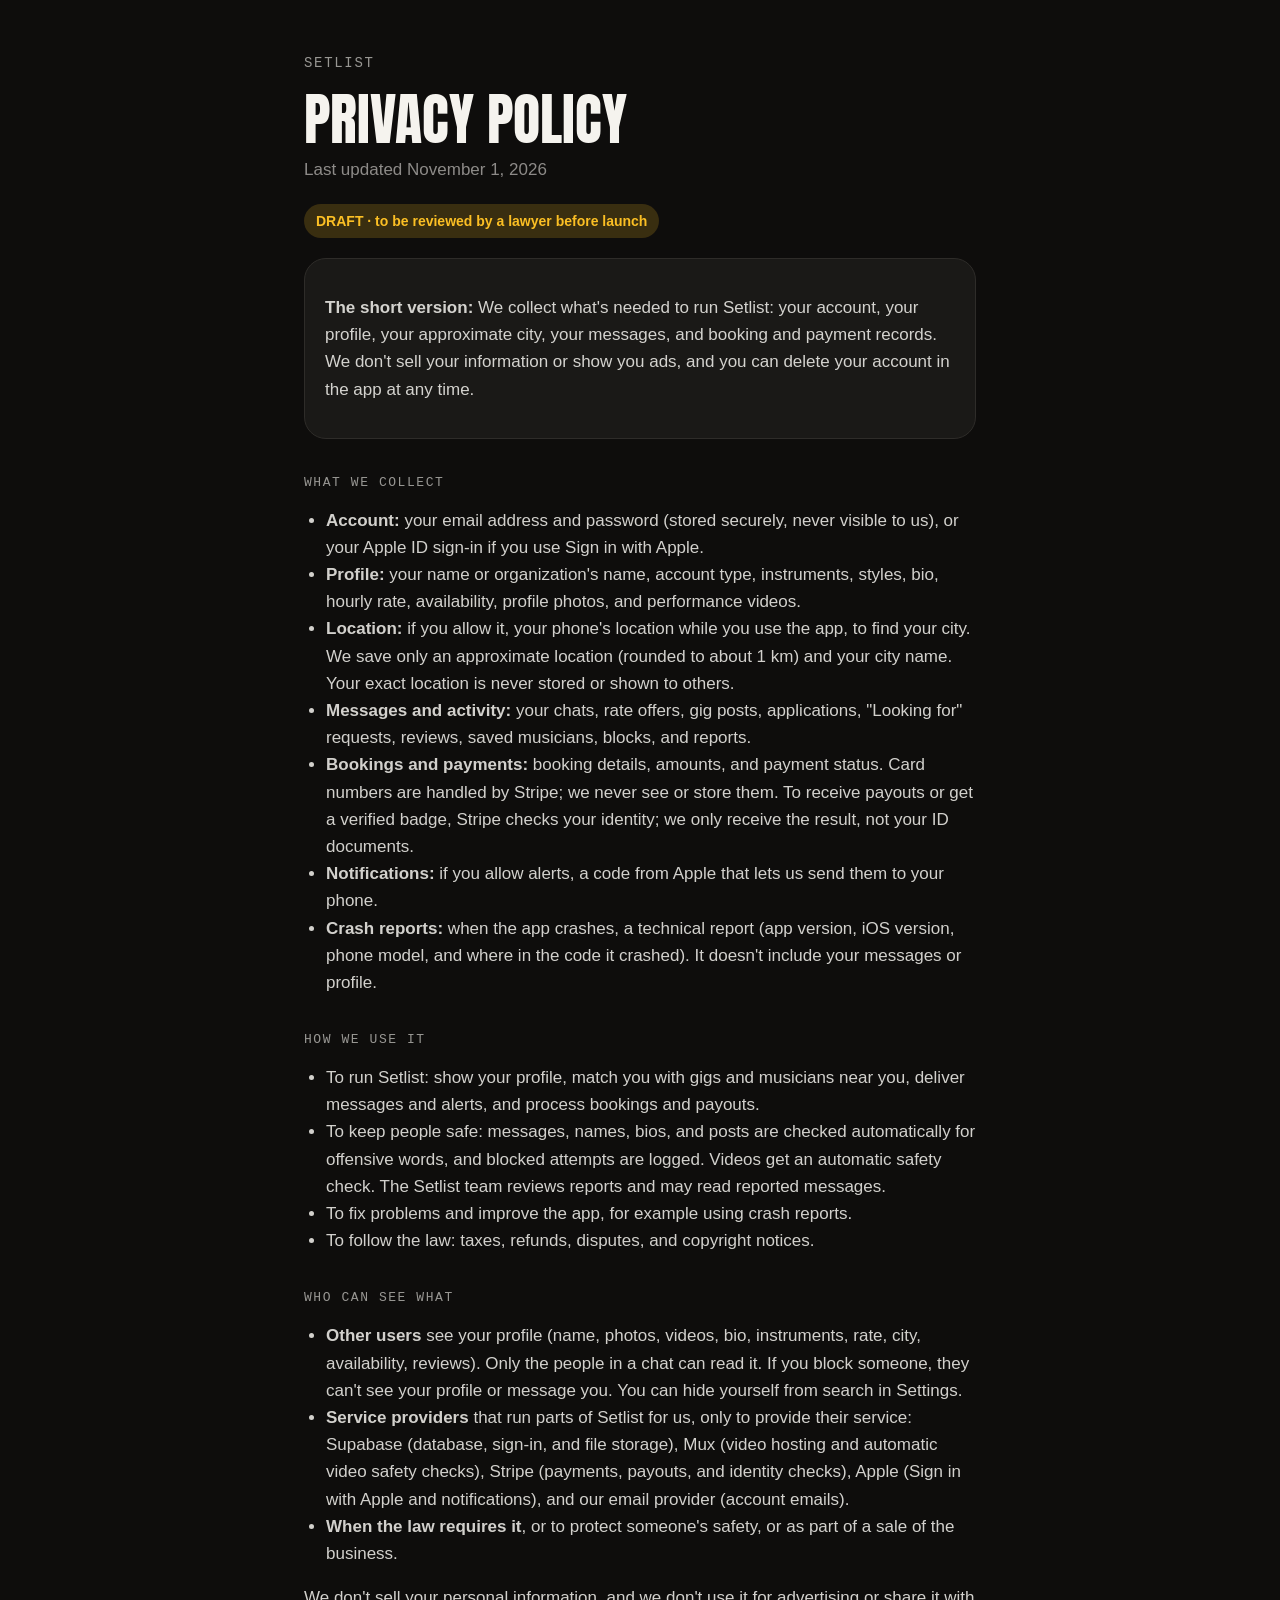
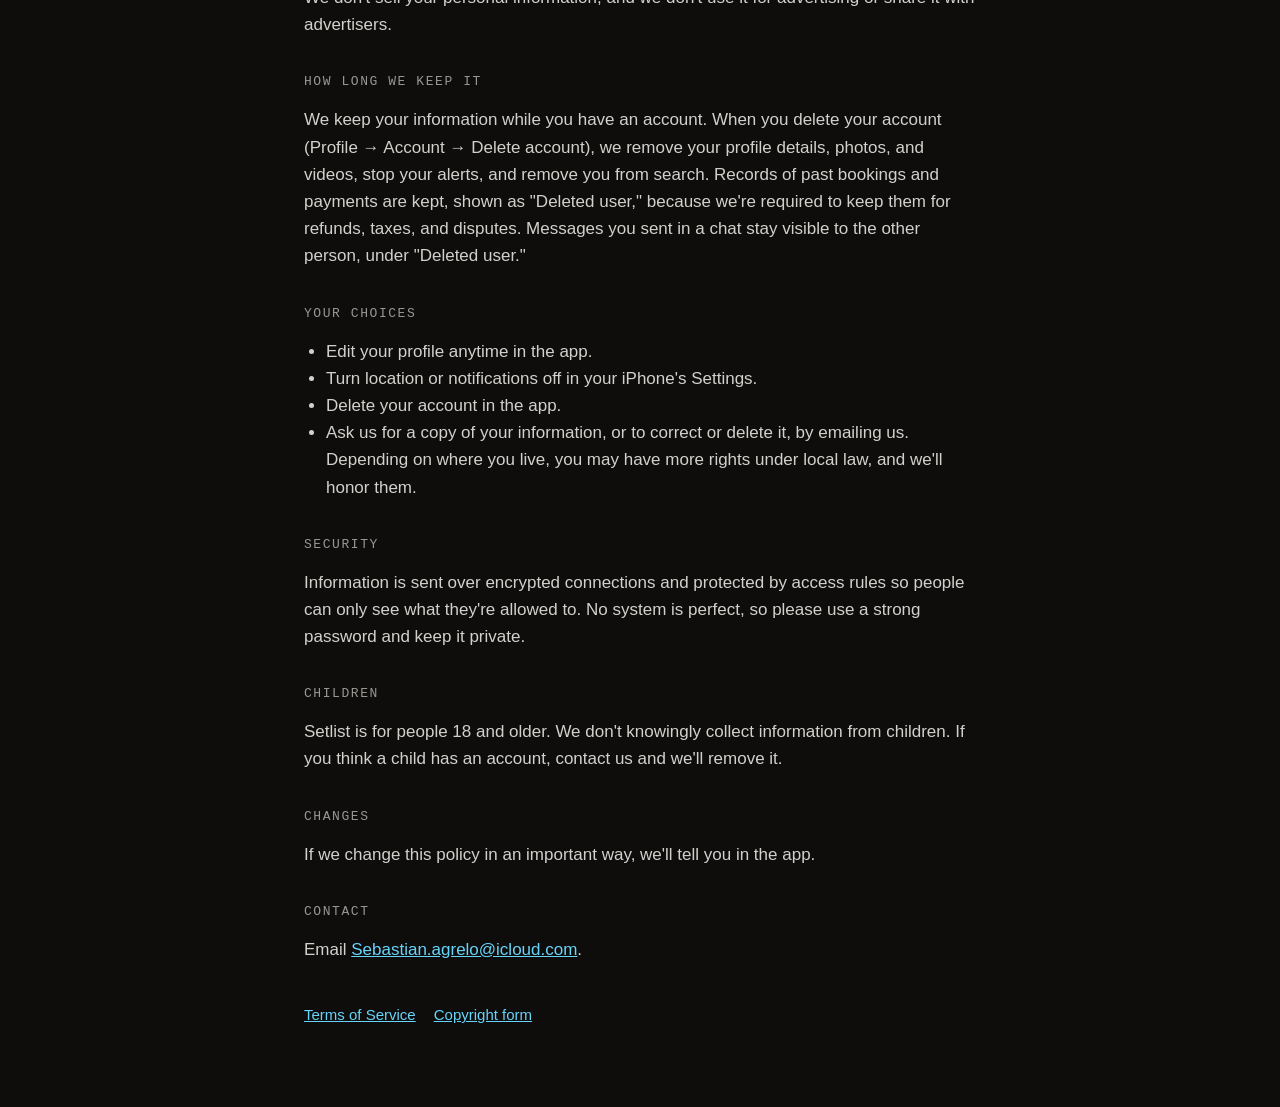
==== privacy.html @ 0ecb823c "Add files via upload" ====
<!DOCTYPE html>
<html lang="en">
<head>
<meta charset="utf-8">
<meta name="viewport" content="width=device-width, initial-scale=1">
<title>Setlist · Privacy Policy</title>
<link href="https://fonts.googleapis.com/css2?family=Anton&display=swap" rel="stylesheet">
<link rel="stylesheet" href="legal.css">
</head>
<body>
<main>
  <a class="brand" href="./">SETLIST</a>
  <h1>Privacy Policy</h1>
  <p class="updated">Last updated November 1, 2026</p>
  <span class="draft">DRAFT · to be reviewed by a lawyer before launch</span>

  <div class="card">
    <p><strong>The short version:</strong> We collect what's needed to run Setlist: your account, your profile, your approximate city,
    your messages, and booking and payment records. We don't sell your information or show you ads, and you can delete your account
    in the app at any time.</p>
  </div>

  <h2>What we collect</h2>
  <ul>
    <li><strong>Account:</strong> your email address and password (stored securely, never visible to us), or your Apple ID sign-in if you use
    Sign in with Apple.</li>
    <li><strong>Profile:</strong> your name or organization's name, account type, instruments, styles, bio, hourly rate, availability,
    profile photos, and performance videos.</li>
    <li><strong>Location:</strong> if you allow it, your phone's location while you use the app, to find your city. We save only an approximate
    location (rounded to about 1 km) and your city name. Your exact location is never stored or shown to others.</li>
    <li><strong>Messages and activity:</strong> your chats, rate offers, gig posts, applications, "Looking for" requests, reviews, saved musicians,
    blocks, and reports.</li>
    <li><strong>Bookings and payments:</strong> booking details, amounts, and payment status. Card numbers are handled by Stripe; we never see or
    store them. To receive payouts or get a verified badge, Stripe checks your identity; we only receive the result, not your ID documents.</li>
    <li><strong>Notifications:</strong> if you allow alerts, a code from Apple that lets us send them to your phone.</li>
    <li><strong>Crash reports:</strong> when the app crashes, a technical report (app version, iOS version, phone model, and where in the code it
    crashed). It doesn't include your messages or profile.</li>
  </ul>

  <h2>How we use it</h2>
  <ul>
    <li>To run Setlist: show your profile, match you with gigs and musicians near you, deliver messages and alerts, and process bookings and payouts.</li>
    <li>To keep people safe: messages, names, bios, and posts are checked automatically for offensive words, and blocked attempts are logged.
    Videos get an automatic safety check. The Setlist team reviews reports and may read reported messages.</li>
    <li>To fix problems and improve the app, for example using crash reports.</li>
    <li>To follow the law: taxes, refunds, disputes, and copyright notices.</li>
  </ul>

  <h2>Who can see what</h2>
  <ul>
    <li><strong>Other users</strong> see your profile (name, photos, videos, bio, instruments, rate, city, availability, reviews). Only the people in a chat
    can read it. If you block someone, they can't see your profile or message you. You can hide yourself from search in Settings.</li>
    <li><strong>Service providers</strong> that run parts of Setlist for us, only to provide their service:
      Supabase (database, sign-in, and file storage),
      Mux (video hosting and automatic video safety checks),
      Stripe (payments, payouts, and identity checks),
      Apple (Sign in with Apple and notifications),
      and our email provider (account emails).</li>
    <li><strong>When the law requires it</strong>, or to protect someone's safety, or as part of a sale of the business.</li>
  </ul>
  <p>We don't sell your personal information, and we don't use it for advertising or share it with advertisers.</p>

  <h2>How long we keep it</h2>
  <p>We keep your information while you have an account. When you delete your account (Profile → Account → Delete account), we remove your
  profile details, photos, and videos, stop your alerts, and remove you from search. Records of past bookings and payments are kept, shown as
  "Deleted user," because we're required to keep them for refunds, taxes, and disputes. Messages you sent in a chat stay visible to the other
  person, under "Deleted user."</p>

  <h2>Your choices</h2>
  <ul>
    <li>Edit your profile anytime in the app.</li>
    <li>Turn location or notifications off in your iPhone's Settings.</li>
    <li>Delete your account in the app.</li>
    <li>Ask us for a copy of your information, or to correct or delete it, by emailing us. Depending on where you live, you may have more rights
    under local law, and we'll honor them.</li>
  </ul>

  <h2>Security</h2>
  <p>Information is sent over encrypted connections and protected by access rules so people can only see what they're allowed to. No system is
  perfect, so please use a strong password and keep it private.</p>

  <h2>Children</h2>
  <p>Setlist is for people 18 and older. We don't knowingly collect information from children. If you think a child has an account, contact us
  and we'll remove it.</p>

  <h2>Changes</h2>
  <p>If we change this policy in an important way, we'll tell you in the app.</p>

  <h2>Contact</h2>
  <p>Email <a href="mailto:Sebastian.agrelo@icloud.com">Sebastian.agrelo@icloud.com</a>.</p>

  <nav>
    <a href="terms.html">Terms of Service</a>
    <a href="./">Copyright form</a>
  </nav>
</main>
</body>
</html>
---- legal.css ----
:root { --ink:#0E0D0C; --surface:#1A1917; --outline:#2E2C29; --bone:#F5F3EE; --from:#3B82F6; --to:#67D4FA; --amber:#FBBF24; }
* { box-sizing: border-box; }
body { margin:0; background:var(--ink); color:var(--bone); font:17px/1.6 -apple-system, BlinkMacSystemFont, "Segoe UI", sans-serif; }
main { max-width:720px; margin:0 auto; padding:48px 24px 80px; }
.brand { font:14px ui-monospace, Menlo, monospace; letter-spacing:.12em; color:rgba(245,243,238,.6); text-decoration:none; }
h1 { font-family:Anton, Impact, sans-serif; font-weight:400; text-transform:uppercase; font-size:56px; line-height:.95; margin:18px 0 10px; }
h2 { font:13px ui-monospace, Menlo, monospace; letter-spacing:.12em; text-transform:uppercase; color:rgba(245,243,238,.6); margin:36px 0 8px; }
p, li { color:rgba(245,243,238,.85); }
ul { padding-left:22px; }
a { color:var(--to); }
.updated { color:rgba(245,243,238,.55); margin:0 0 20px; }
.draft { display:inline-block; padding:6px 12px; border-radius:999px; background:rgba(251,191,36,.18); color:var(--amber); font-weight:700; font-size:14px; }
.card { background:var(--surface); border:1px solid var(--outline); border-radius:22px; padding:18px 20px; margin:20px 0; }
nav { margin-top:40px; display:flex; gap:18px; flex-wrap:wrap; font-size:15px; }
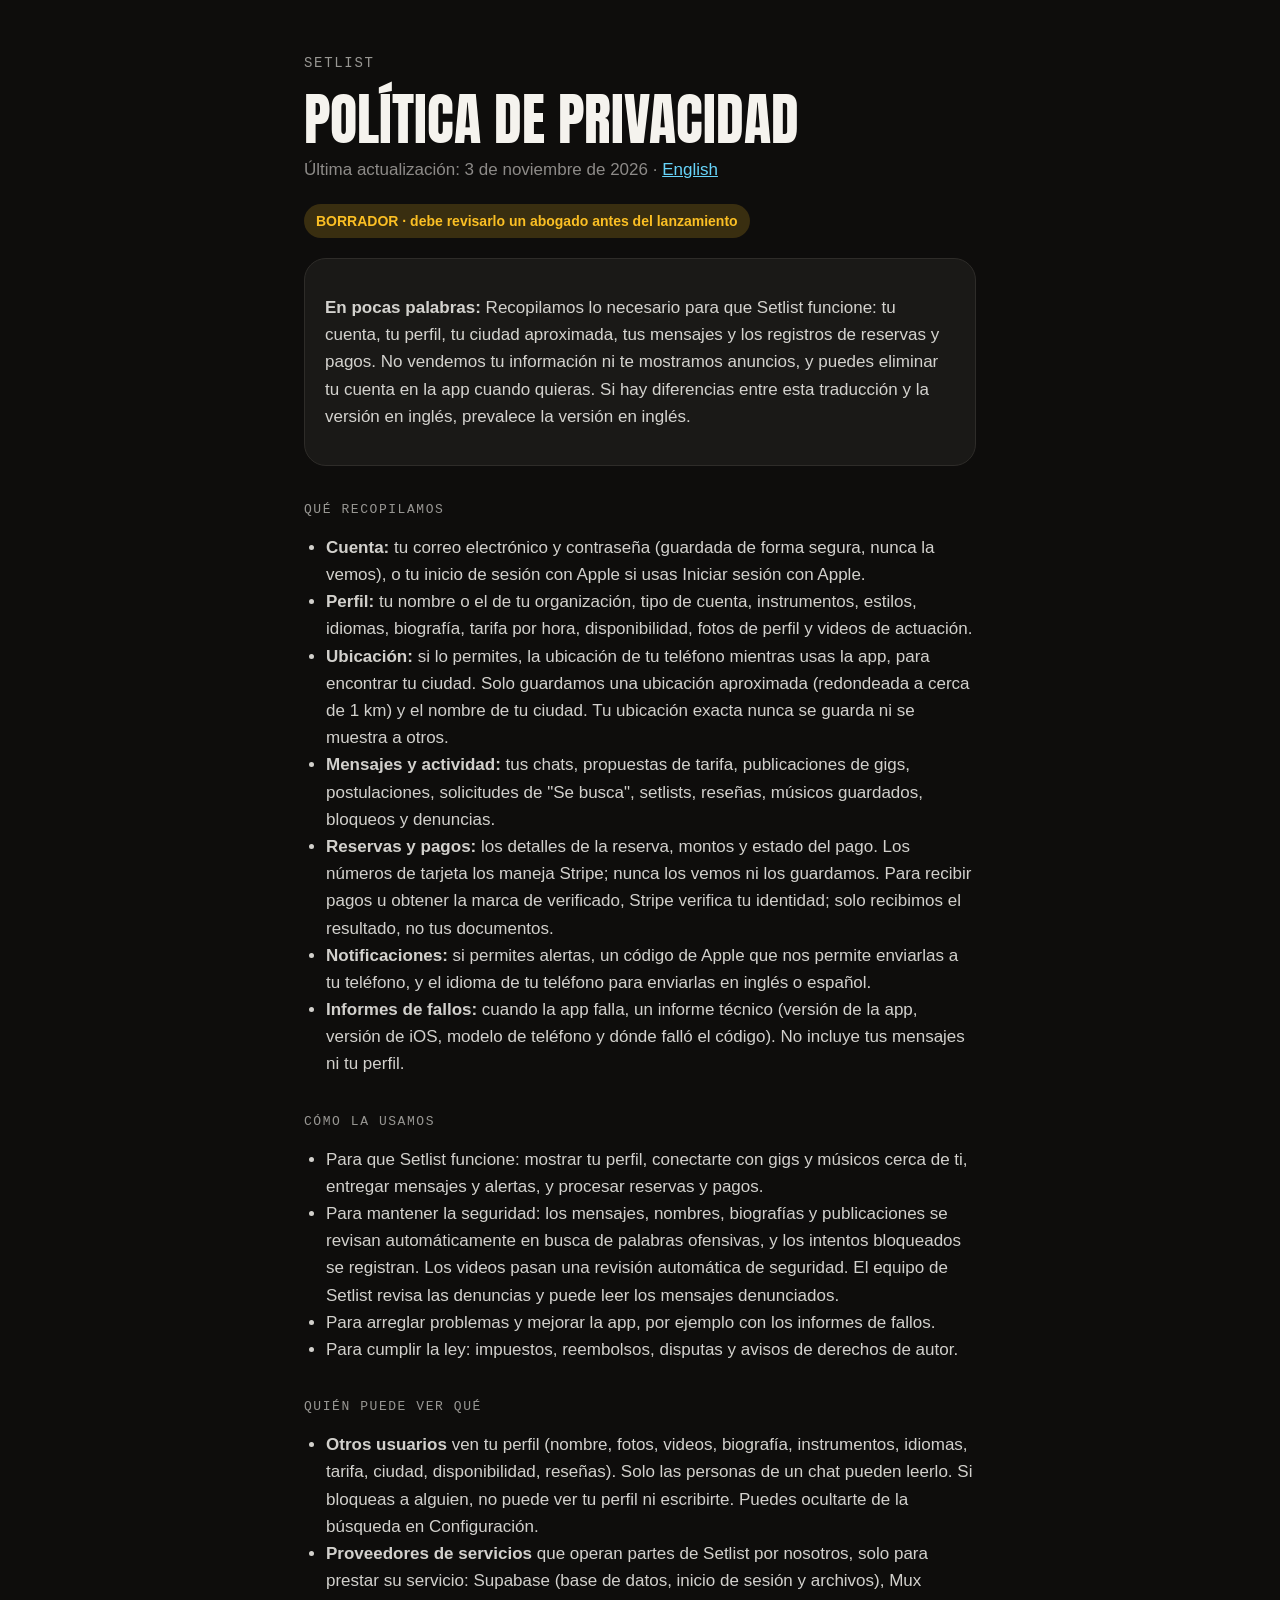
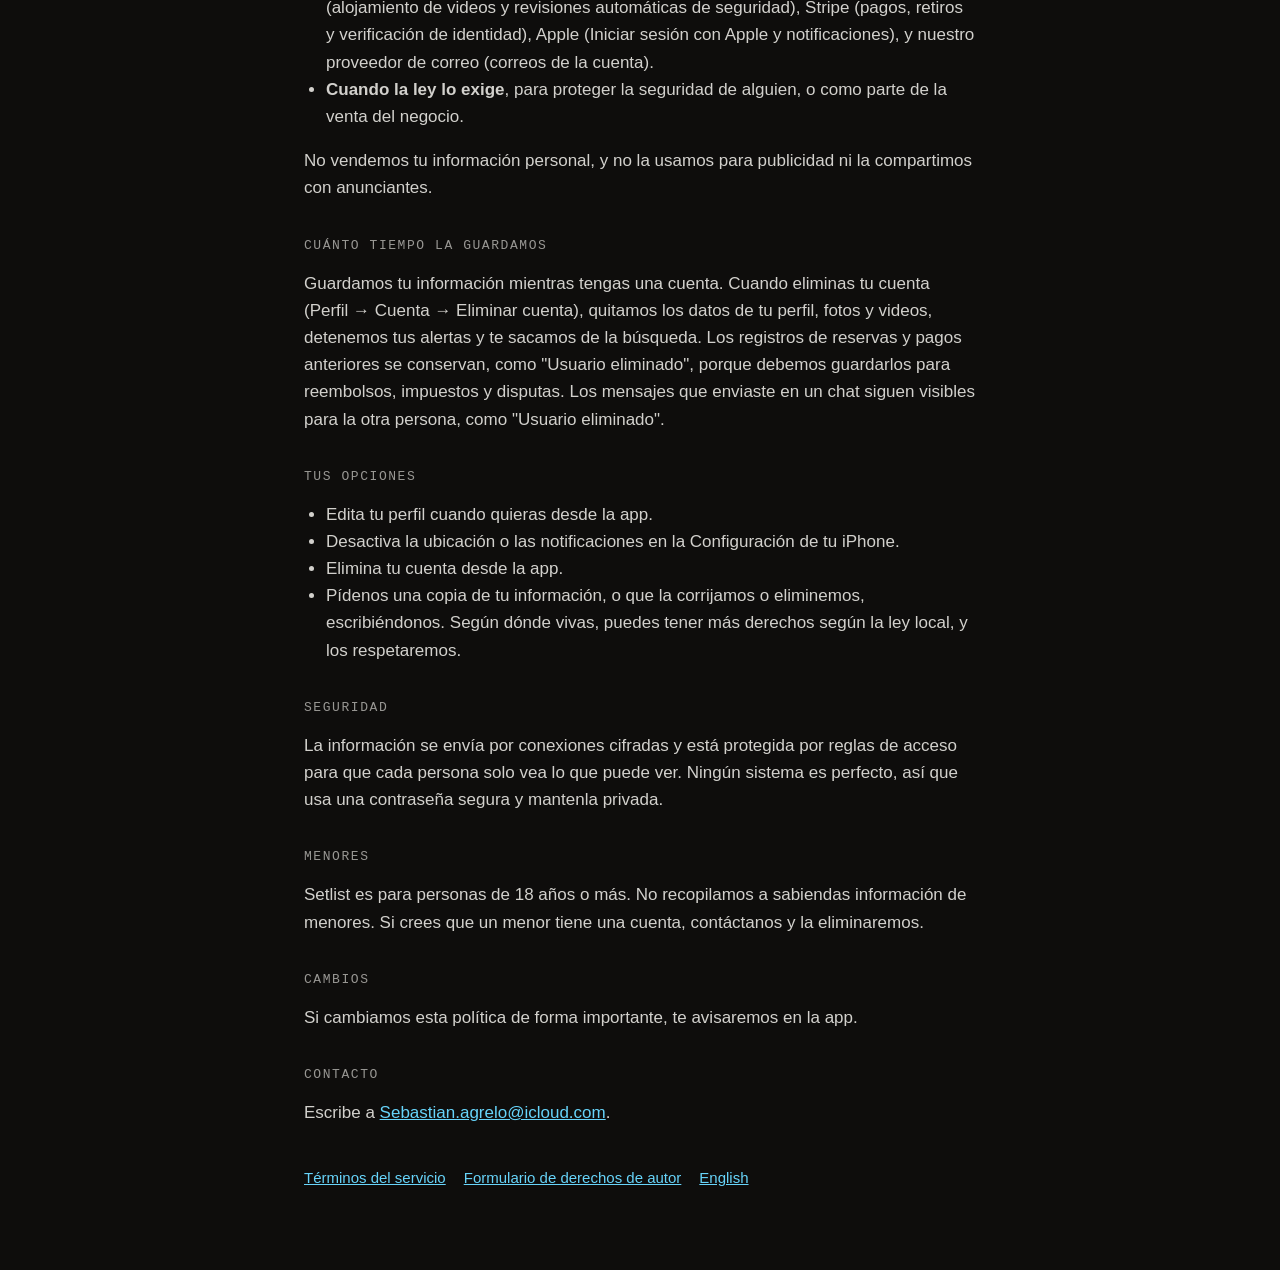
==== commit 77b482d4: "Add files via upload" ====
--- a/privacy.html
+++ b/privacy.html
@@ -1,97 +1,99 @@
 <!DOCTYPE html>
-<html lang="en">
+<html lang="es">
 <head>
 <meta charset="utf-8">
 <meta name="viewport" content="width=device-width, initial-scale=1">
-<title>Setlist · Privacy Policy</title>
+<title>Setlist · Política de privacidad</title>
 <link href="https://fonts.googleapis.com/css2?family=Anton&display=swap" rel="stylesheet">
-<link rel="stylesheet" href="legal.css">
+<link rel="stylesheet" href="../legal.css">
 </head>
 <body>
 <main>
-  <a class="brand" href="./">SETLIST</a>
-  <h1>Privacy Policy</h1>
-  <p class="updated">Last updated November 1, 2026</p>
-  <span class="draft">DRAFT · to be reviewed by a lawyer before launch</span>
+  <a class="brand" href="../">SETLIST</a>
+  <h1>Política de privacidad</h1>
+  <p class="updated">Última actualización: 3 de noviembre de 2026 · <a href="../privacy.html">English</a></p>
+  <span class="draft">BORRADOR · debe revisarlo un abogado antes del lanzamiento</span>
 
   <div class="card">
-    <p><strong>The short version:</strong> We collect what's needed to run Setlist: your account, your profile, your approximate city,
-    your messages, and booking and payment records. We don't sell your information or show you ads, and you can delete your account
-    in the app at any time.</p>
+    <p><strong>En pocas palabras:</strong> Recopilamos lo necesario para que Setlist funcione: tu cuenta, tu perfil, tu ciudad aproximada,
+    tus mensajes y los registros de reservas y pagos. No vendemos tu información ni te mostramos anuncios, y puedes eliminar tu cuenta
+    en la app cuando quieras. Si hay diferencias entre esta traducción y la versión en inglés, prevalece la versión en inglés.</p>
   </div>
 
-  <h2>What we collect</h2>
+  <h2>Qué recopilamos</h2>
   <ul>
-    <li><strong>Account:</strong> your email address and password (stored securely, never visible to us), or your Apple ID sign-in if you use
-    Sign in with Apple.</li>
-    <li><strong>Profile:</strong> your name or organization's name, account type, instruments, styles, bio, hourly rate, availability,
-    profile photos, and performance videos.</li>
-    <li><strong>Location:</strong> if you allow it, your phone's location while you use the app, to find your city. We save only an approximate
-    location (rounded to about 1 km) and your city name. Your exact location is never stored or shown to others.</li>
-    <li><strong>Messages and activity:</strong> your chats, rate offers, gig posts, applications, "Looking for" requests, reviews, saved musicians,
-    blocks, and reports.</li>
-    <li><strong>Bookings and payments:</strong> booking details, amounts, and payment status. Card numbers are handled by Stripe; we never see or
-    store them. To receive payouts or get a verified badge, Stripe checks your identity; we only receive the result, not your ID documents.</li>
-    <li><strong>Notifications:</strong> if you allow alerts, a code from Apple that lets us send them to your phone.</li>
-    <li><strong>Crash reports:</strong> when the app crashes, a technical report (app version, iOS version, phone model, and where in the code it
-    crashed). It doesn't include your messages or profile.</li>
+    <li><strong>Cuenta:</strong> tu correo electrónico y contraseña (guardada de forma segura, nunca la vemos), o tu inicio de sesión con Apple si usas
+    Iniciar sesión con Apple.</li>
+    <li><strong>Perfil:</strong> tu nombre o el de tu organización, tipo de cuenta, instrumentos, estilos, idiomas, biografía, tarifa por hora, disponibilidad,
+    fotos de perfil y videos de actuación.</li>
+    <li><strong>Ubicación:</strong> si lo permites, la ubicación de tu teléfono mientras usas la app, para encontrar tu ciudad. Solo guardamos una ubicación
+    aproximada (redondeada a cerca de 1 km) y el nombre de tu ciudad. Tu ubicación exacta nunca se guarda ni se muestra a otros.</li>
+    <li><strong>Mensajes y actividad:</strong> tus chats, propuestas de tarifa, publicaciones de gigs, postulaciones, solicitudes de "Se busca", setlists, reseñas,
+    músicos guardados, bloqueos y denuncias.</li>
+    <li><strong>Reservas y pagos:</strong> los detalles de la reserva, montos y estado del pago. Los números de tarjeta los maneja Stripe; nunca los vemos ni
+    los guardamos. Para recibir pagos u obtener la marca de verificado, Stripe verifica tu identidad; solo recibimos el resultado, no tus documentos.</li>
+    <li><strong>Notificaciones:</strong> si permites alertas, un código de Apple que nos permite enviarlas a tu teléfono, y el idioma de tu teléfono
+    para enviarlas en inglés o español.</li>
+    <li><strong>Informes de fallos:</strong> cuando la app falla, un informe técnico (versión de la app, versión de iOS, modelo de teléfono y dónde
+    falló el código). No incluye tus mensajes ni tu perfil.</li>
   </ul>
 
-  <h2>How we use it</h2>
+  <h2>Cómo la usamos</h2>
   <ul>
-    <li>To run Setlist: show your profile, match you with gigs and musicians near you, deliver messages and alerts, and process bookings and payouts.</li>
-    <li>To keep people safe: messages, names, bios, and posts are checked automatically for offensive words, and blocked attempts are logged.
-    Videos get an automatic safety check. The Setlist team reviews reports and may read reported messages.</li>
-    <li>To fix problems and improve the app, for example using crash reports.</li>
-    <li>To follow the law: taxes, refunds, disputes, and copyright notices.</li>
+    <li>Para que Setlist funcione: mostrar tu perfil, conectarte con gigs y músicos cerca de ti, entregar mensajes y alertas, y procesar reservas y pagos.</li>
+    <li>Para mantener la seguridad: los mensajes, nombres, biografías y publicaciones se revisan automáticamente en busca de palabras ofensivas, y los intentos bloqueados se registran.
+    Los videos pasan una revisión automática de seguridad. El equipo de Setlist revisa las denuncias y puede leer los mensajes denunciados.</li>
+    <li>Para arreglar problemas y mejorar la app, por ejemplo con los informes de fallos.</li>
+    <li>Para cumplir la ley: impuestos, reembolsos, disputas y avisos de derechos de autor.</li>
   </ul>
 
-  <h2>Who can see what</h2>
+  <h2>Quién puede ver qué</h2>
   <ul>
-    <li><strong>Other users</strong> see your profile (name, photos, videos, bio, instruments, rate, city, availability, reviews). Only the people in a chat
-    can read it. If you block someone, they can't see your profile or message you. You can hide yourself from search in Settings.</li>
-    <li><strong>Service providers</strong> that run parts of Setlist for us, only to provide their service:
-      Supabase (database, sign-in, and file storage),
-      Mux (video hosting and automatic video safety checks),
-      Stripe (payments, payouts, and identity checks),
-      Apple (Sign in with Apple and notifications),
-      and our email provider (account emails).</li>
-    <li><strong>When the law requires it</strong>, or to protect someone's safety, or as part of a sale of the business.</li>
+    <li><strong>Otros usuarios</strong> ven tu perfil (nombre, fotos, videos, biografía, instrumentos, idiomas, tarifa, ciudad, disponibilidad, reseñas). Solo las personas
+    de un chat pueden leerlo. Si bloqueas a alguien, no puede ver tu perfil ni escribirte. Puedes ocultarte de la búsqueda en Configuración.</li>
+    <li><strong>Proveedores de servicios</strong> que operan partes de Setlist por nosotros, solo para prestar su servicio:
+      Supabase (base de datos, inicio de sesión y archivos),
+      Mux (alojamiento de videos y revisiones automáticas de seguridad),
+      Stripe (pagos, retiros y verificación de identidad),
+      Apple (Iniciar sesión con Apple y notificaciones),
+      y nuestro proveedor de correo (correos de la cuenta).</li>
+    <li><strong>Cuando la ley lo exige</strong>, para proteger la seguridad de alguien, o como parte de la venta del negocio.</li>
   </ul>
-  <p>We don't sell your personal information, and we don't use it for advertising or share it with advertisers.</p>
+  <p>No vendemos tu información personal, y no la usamos para publicidad ni la compartimos con anunciantes.</p>
 
-  <h2>How long we keep it</h2>
-  <p>We keep your information while you have an account. When you delete your account (Profile → Account → Delete account), we remove your
-  profile details, photos, and videos, stop your alerts, and remove you from search. Records of past bookings and payments are kept, shown as
-  "Deleted user," because we're required to keep them for refunds, taxes, and disputes. Messages you sent in a chat stay visible to the other
-  person, under "Deleted user."</p>
+  <h2>Cuánto tiempo la guardamos</h2>
+  <p>Guardamos tu información mientras tengas una cuenta. Cuando eliminas tu cuenta (Perfil → Cuenta → Eliminar cuenta), quitamos los datos de tu
+  perfil, fotos y videos, detenemos tus alertas y te sacamos de la búsqueda. Los registros de reservas y pagos anteriores se conservan, como
+  "Usuario eliminado", porque debemos guardarlos para reembolsos, impuestos y disputas. Los mensajes que enviaste en un chat siguen visibles para la otra
+  persona, como "Usuario eliminado".</p>
 
-  <h2>Your choices</h2>
+  <h2>Tus opciones</h2>
   <ul>
-    <li>Edit your profile anytime in the app.</li>
-    <li>Turn location or notifications off in your iPhone's Settings.</li>
-    <li>Delete your account in the app.</li>
-    <li>Ask us for a copy of your information, or to correct or delete it, by emailing us. Depending on where you live, you may have more rights
-    under local law, and we'll honor them.</li>
+    <li>Edita tu perfil cuando quieras desde la app.</li>
+    <li>Desactiva la ubicación o las notificaciones en la Configuración de tu iPhone.</li>
+    <li>Elimina tu cuenta desde la app.</li>
+    <li>Pídenos una copia de tu información, o que la corrijamos o eliminemos, escribiéndonos. Según dónde vivas, puedes tener más derechos
+    según la ley local, y los respetaremos.</li>
   </ul>
 
-  <h2>Security</h2>
-  <p>Information is sent over encrypted connections and protected by access rules so people can only see what they're allowed to. No system is
-  perfect, so please use a strong password and keep it private.</p>
+  <h2>Seguridad</h2>
+  <p>La información se envía por conexiones cifradas y está protegida por reglas de acceso para que cada persona solo vea lo que puede ver. Ningún sistema es
+  perfecto, así que usa una contraseña segura y mantenla privada.</p>
 
-  <h2>Children</h2>
-  <p>Setlist is for people 18 and older. We don't knowingly collect information from children. If you think a child has an account, contact us
-  and we'll remove it.</p>
+  <h2>Menores</h2>
+  <p>Setlist es para personas de 18 años o más. No recopilamos a sabiendas información de menores. Si crees que un menor tiene una cuenta, contáctanos
+  y la eliminaremos.</p>
 
-  <h2>Changes</h2>
-  <p>If we change this policy in an important way, we'll tell you in the app.</p>
+  <h2>Cambios</h2>
+  <p>Si cambiamos esta política de forma importante, te avisaremos en la app.</p>
 
-  <h2>Contact</h2>
-  <p>Email <a href="mailto:Sebastian.agrelo@icloud.com">Sebastian.agrelo@icloud.com</a>.</p>
+  <h2>Contacto</h2>
+  <p>Escribe a <a href="mailto:Sebastian.agrelo@icloud.com">Sebastian.agrelo@icloud.com</a>.</p>
 
   <nav>
-    <a href="terms.html">Terms of Service</a>
-    <a href="./">Copyright form</a>
+    <a href="terms.html">Términos del servicio</a>
+    <a href="../">Formulario de derechos de autor</a>
+    <a href="../privacy.html">English</a>
   </nav>
 </main>
 </body>
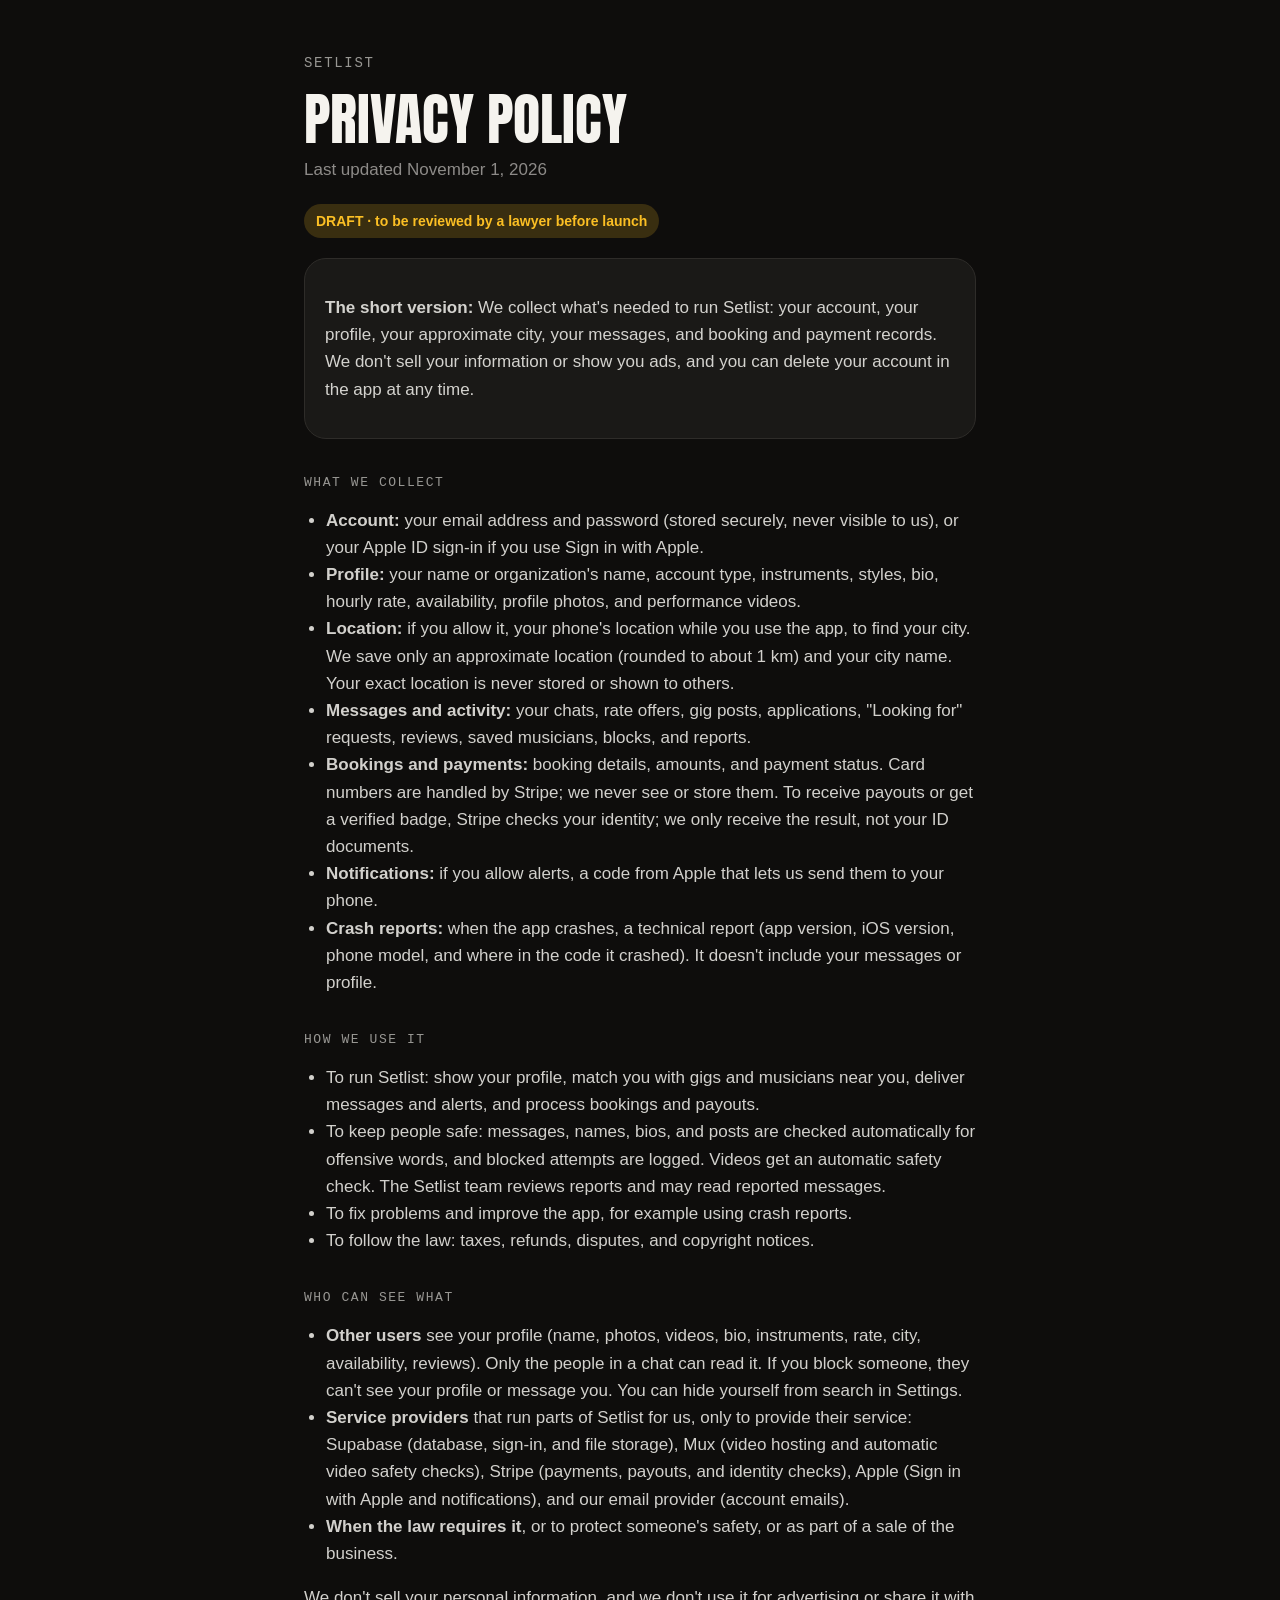
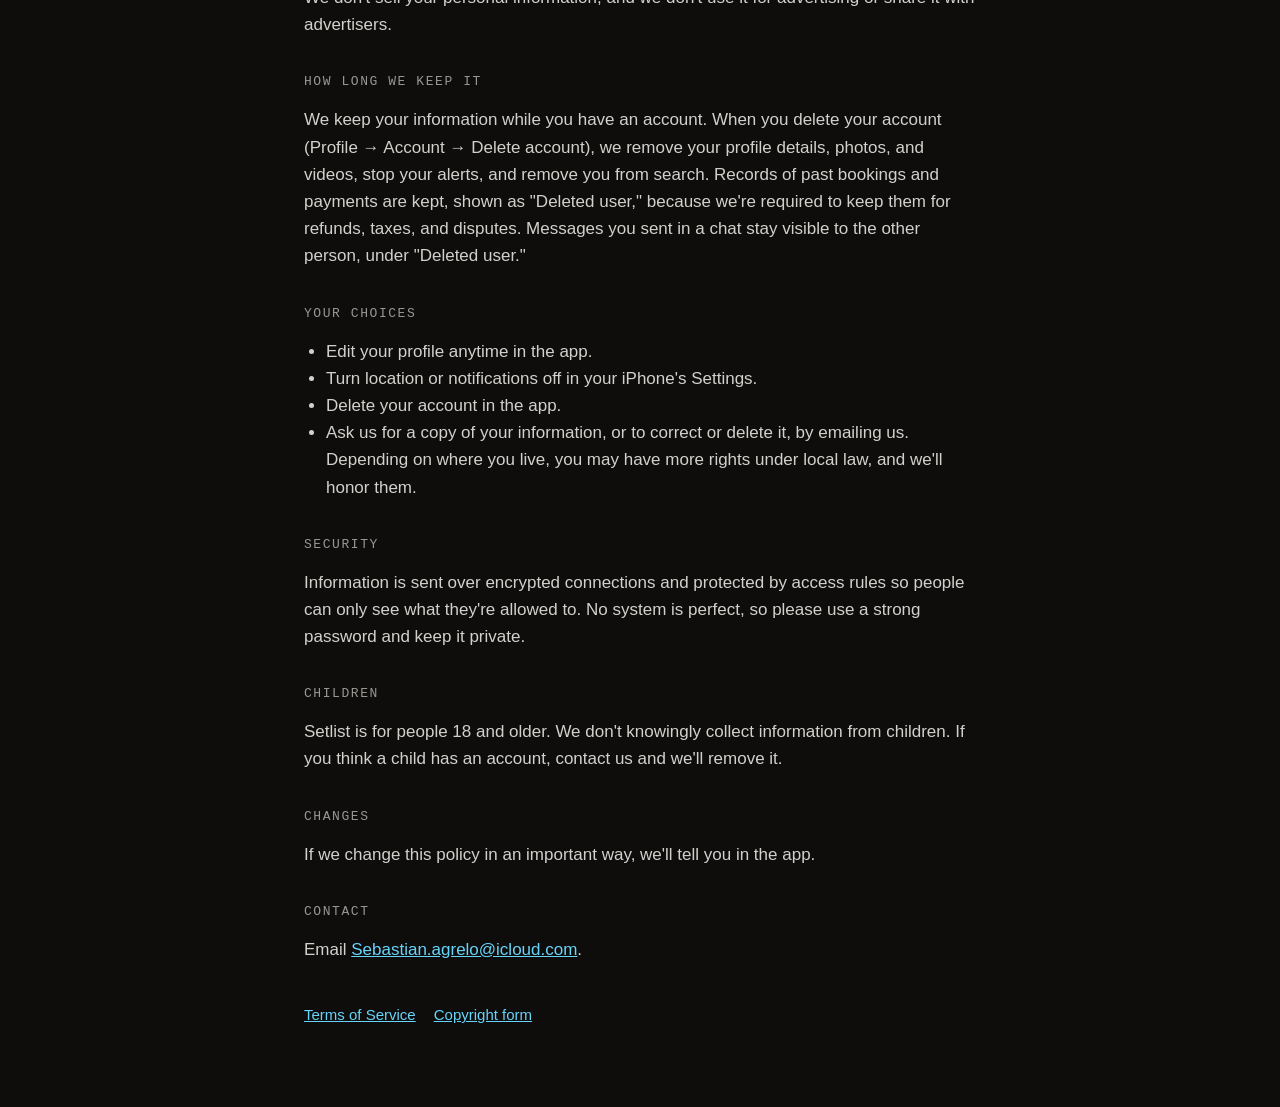
==== commit 2f131f75: "Add files via upload" ====
--- a/privacy.html
+++ b/privacy.html
@@ -1,99 +1,97 @@
 <!DOCTYPE html>
-<html lang="es">
+<html lang="en">
 <head>
 <meta charset="utf-8">
 <meta name="viewport" content="width=device-width, initial-scale=1">
-<title>Setlist · Política de privacidad</title>
+<title>Setlist · Privacy Policy</title>
 <link href="https://fonts.googleapis.com/css2?family=Anton&display=swap" rel="stylesheet">
-<link rel="stylesheet" href="../legal.css">
+<link rel="stylesheet" href="legal.css">
 </head>
 <body>
 <main>
-  <a class="brand" href="../">SETLIST</a>
-  <h1>Política de privacidad</h1>
-  <p class="updated">Última actualización: 3 de noviembre de 2026 · <a href="../privacy.html">English</a></p>
-  <span class="draft">BORRADOR · debe revisarlo un abogado antes del lanzamiento</span>
+  <a class="brand" href="./">SETLIST</a>
+  <h1>Privacy Policy</h1>
+  <p class="updated">Last updated November 1, 2026</p>
+  <span class="draft">DRAFT · to be reviewed by a lawyer before launch</span>
 
   <div class="card">
-    <p><strong>En pocas palabras:</strong> Recopilamos lo necesario para que Setlist funcione: tu cuenta, tu perfil, tu ciudad aproximada,
-    tus mensajes y los registros de reservas y pagos. No vendemos tu información ni te mostramos anuncios, y puedes eliminar tu cuenta
-    en la app cuando quieras. Si hay diferencias entre esta traducción y la versión en inglés, prevalece la versión en inglés.</p>
+    <p><strong>The short version:</strong> We collect what's needed to run Setlist: your account, your profile, your approximate city,
+    your messages, and booking and payment records. We don't sell your information or show you ads, and you can delete your account
+    in the app at any time.</p>
   </div>
 
-  <h2>Qué recopilamos</h2>
+  <h2>What we collect</h2>
   <ul>
-    <li><strong>Cuenta:</strong> tu correo electrónico y contraseña (guardada de forma segura, nunca la vemos), o tu inicio de sesión con Apple si usas
-    Iniciar sesión con Apple.</li>
-    <li><strong>Perfil:</strong> tu nombre o el de tu organización, tipo de cuenta, instrumentos, estilos, idiomas, biografía, tarifa por hora, disponibilidad,
-    fotos de perfil y videos de actuación.</li>
-    <li><strong>Ubicación:</strong> si lo permites, la ubicación de tu teléfono mientras usas la app, para encontrar tu ciudad. Solo guardamos una ubicación
-    aproximada (redondeada a cerca de 1 km) y el nombre de tu ciudad. Tu ubicación exacta nunca se guarda ni se muestra a otros.</li>
-    <li><strong>Mensajes y actividad:</strong> tus chats, propuestas de tarifa, publicaciones de gigs, postulaciones, solicitudes de "Se busca", setlists, reseñas,
-    músicos guardados, bloqueos y denuncias.</li>
-    <li><strong>Reservas y pagos:</strong> los detalles de la reserva, montos y estado del pago. Los números de tarjeta los maneja Stripe; nunca los vemos ni
-    los guardamos. Para recibir pagos u obtener la marca de verificado, Stripe verifica tu identidad; solo recibimos el resultado, no tus documentos.</li>
-    <li><strong>Notificaciones:</strong> si permites alertas, un código de Apple que nos permite enviarlas a tu teléfono, y el idioma de tu teléfono
-    para enviarlas en inglés o español.</li>
-    <li><strong>Informes de fallos:</strong> cuando la app falla, un informe técnico (versión de la app, versión de iOS, modelo de teléfono y dónde
-    falló el código). No incluye tus mensajes ni tu perfil.</li>
+    <li><strong>Account:</strong> your email address and password (stored securely, never visible to us), or your Apple ID sign-in if you use
+    Sign in with Apple.</li>
+    <li><strong>Profile:</strong> your name or organization's name, account type, instruments, styles, bio, hourly rate, availability,
+    profile photos, and performance videos.</li>
+    <li><strong>Location:</strong> if you allow it, your phone's location while you use the app, to find your city. We save only an approximate
+    location (rounded to about 1 km) and your city name. Your exact location is never stored or shown to others.</li>
+    <li><strong>Messages and activity:</strong> your chats, rate offers, gig posts, applications, "Looking for" requests, reviews, saved musicians,
+    blocks, and reports.</li>
+    <li><strong>Bookings and payments:</strong> booking details, amounts, and payment status. Card numbers are handled by Stripe; we never see or
+    store them. To receive payouts or get a verified badge, Stripe checks your identity; we only receive the result, not your ID documents.</li>
+    <li><strong>Notifications:</strong> if you allow alerts, a code from Apple that lets us send them to your phone.</li>
+    <li><strong>Crash reports:</strong> when the app crashes, a technical report (app version, iOS version, phone model, and where in the code it
+    crashed). It doesn't include your messages or profile.</li>
   </ul>
 
-  <h2>Cómo la usamos</h2>
+  <h2>How we use it</h2>
   <ul>
-    <li>Para que Setlist funcione: mostrar tu perfil, conectarte con gigs y músicos cerca de ti, entregar mensajes y alertas, y procesar reservas y pagos.</li>
-    <li>Para mantener la seguridad: los mensajes, nombres, biografías y publicaciones se revisan automáticamente en busca de palabras ofensivas, y los intentos bloqueados se registran.
-    Los videos pasan una revisión automática de seguridad. El equipo de Setlist revisa las denuncias y puede leer los mensajes denunciados.</li>
-    <li>Para arreglar problemas y mejorar la app, por ejemplo con los informes de fallos.</li>
-    <li>Para cumplir la ley: impuestos, reembolsos, disputas y avisos de derechos de autor.</li>
+    <li>To run Setlist: show your profile, match you with gigs and musicians near you, deliver messages and alerts, and process bookings and payouts.</li>
+    <li>To keep people safe: messages, names, bios, and posts are checked automatically for offensive words, and blocked attempts are logged.
+    Videos get an automatic safety check. The Setlist team reviews reports and may read reported messages.</li>
+    <li>To fix problems and improve the app, for example using crash reports.</li>
+    <li>To follow the law: taxes, refunds, disputes, and copyright notices.</li>
   </ul>
 
-  <h2>Quién puede ver qué</h2>
+  <h2>Who can see what</h2>
   <ul>
-    <li><strong>Otros usuarios</strong> ven tu perfil (nombre, fotos, videos, biografía, instrumentos, idiomas, tarifa, ciudad, disponibilidad, reseñas). Solo las personas
-    de un chat pueden leerlo. Si bloqueas a alguien, no puede ver tu perfil ni escribirte. Puedes ocultarte de la búsqueda en Configuración.</li>
-    <li><strong>Proveedores de servicios</strong> que operan partes de Setlist por nosotros, solo para prestar su servicio:
-      Supabase (base de datos, inicio de sesión y archivos),
-      Mux (alojamiento de videos y revisiones automáticas de seguridad),
-      Stripe (pagos, retiros y verificación de identidad),
-      Apple (Iniciar sesión con Apple y notificaciones),
-      y nuestro proveedor de correo (correos de la cuenta).</li>
-    <li><strong>Cuando la ley lo exige</strong>, para proteger la seguridad de alguien, o como parte de la venta del negocio.</li>
+    <li><strong>Other users</strong> see your profile (name, photos, videos, bio, instruments, rate, city, availability, reviews). Only the people in a chat
+    can read it. If you block someone, they can't see your profile or message you. You can hide yourself from search in Settings.</li>
+    <li><strong>Service providers</strong> that run parts of Setlist for us, only to provide their service:
+      Supabase (database, sign-in, and file storage),
+      Mux (video hosting and automatic video safety checks),
+      Stripe (payments, payouts, and identity checks),
+      Apple (Sign in with Apple and notifications),
+      and our email provider (account emails).</li>
+    <li><strong>When the law requires it</strong>, or to protect someone's safety, or as part of a sale of the business.</li>
   </ul>
-  <p>No vendemos tu información personal, y no la usamos para publicidad ni la compartimos con anunciantes.</p>
+  <p>We don't sell your personal information, and we don't use it for advertising or share it with advertisers.</p>
 
-  <h2>Cuánto tiempo la guardamos</h2>
-  <p>Guardamos tu información mientras tengas una cuenta. Cuando eliminas tu cuenta (Perfil → Cuenta → Eliminar cuenta), quitamos los datos de tu
-  perfil, fotos y videos, detenemos tus alertas y te sacamos de la búsqueda. Los registros de reservas y pagos anteriores se conservan, como
-  "Usuario eliminado", porque debemos guardarlos para reembolsos, impuestos y disputas. Los mensajes que enviaste en un chat siguen visibles para la otra
-  persona, como "Usuario eliminado".</p>
+  <h2>How long we keep it</h2>
+  <p>We keep your information while you have an account. When you delete your account (Profile → Account → Delete account), we remove your
+  profile details, photos, and videos, stop your alerts, and remove you from search. Records of past bookings and payments are kept, shown as
+  "Deleted user," because we're required to keep them for refunds, taxes, and disputes. Messages you sent in a chat stay visible to the other
+  person, under "Deleted user."</p>
 
-  <h2>Tus opciones</h2>
+  <h2>Your choices</h2>
   <ul>
-    <li>Edita tu perfil cuando quieras desde la app.</li>
-    <li>Desactiva la ubicación o las notificaciones en la Configuración de tu iPhone.</li>
-    <li>Elimina tu cuenta desde la app.</li>
-    <li>Pídenos una copia de tu información, o que la corrijamos o eliminemos, escribiéndonos. Según dónde vivas, puedes tener más derechos
-    según la ley local, y los respetaremos.</li>
+    <li>Edit your profile anytime in the app.</li>
+    <li>Turn location or notifications off in your iPhone's Settings.</li>
+    <li>Delete your account in the app.</li>
+    <li>Ask us for a copy of your information, or to correct or delete it, by emailing us. Depending on where you live, you may have more rights
+    under local law, and we'll honor them.</li>
   </ul>
 
-  <h2>Seguridad</h2>
-  <p>La información se envía por conexiones cifradas y está protegida por reglas de acceso para que cada persona solo vea lo que puede ver. Ningún sistema es
-  perfecto, así que usa una contraseña segura y mantenla privada.</p>
+  <h2>Security</h2>
+  <p>Information is sent over encrypted connections and protected by access rules so people can only see what they're allowed to. No system is
+  perfect, so please use a strong password and keep it private.</p>
 
-  <h2>Menores</h2>
-  <p>Setlist es para personas de 18 años o más. No recopilamos a sabiendas información de menores. Si crees que un menor tiene una cuenta, contáctanos
-  y la eliminaremos.</p>
+  <h2>Children</h2>
+  <p>Setlist is for people 18 and older. We don't knowingly collect information from children. If you think a child has an account, contact us
+  and we'll remove it.</p>
 
-  <h2>Cambios</h2>
-  <p>Si cambiamos esta política de forma importante, te avisaremos en la app.</p>
+  <h2>Changes</h2>
+  <p>If we change this policy in an important way, we'll tell you in the app.</p>
 
-  <h2>Contacto</h2>
-  <p>Escribe a <a href="mailto:Sebastian.agrelo@icloud.com">Sebastian.agrelo@icloud.com</a>.</p>
+  <h2>Contact</h2>
+  <p>Email <a href="mailto:Sebastian.agrelo@icloud.com">Sebastian.agrelo@icloud.com</a>.</p>
 
   <nav>
-    <a href="terms.html">Términos del servicio</a>
-    <a href="../">Formulario de derechos de autor</a>
-    <a href="../privacy.html">English</a>
+    <a href="terms.html">Terms of Service</a>
+    <a href="./">Copyright form</a>
   </nav>
 </main>
 </body>
